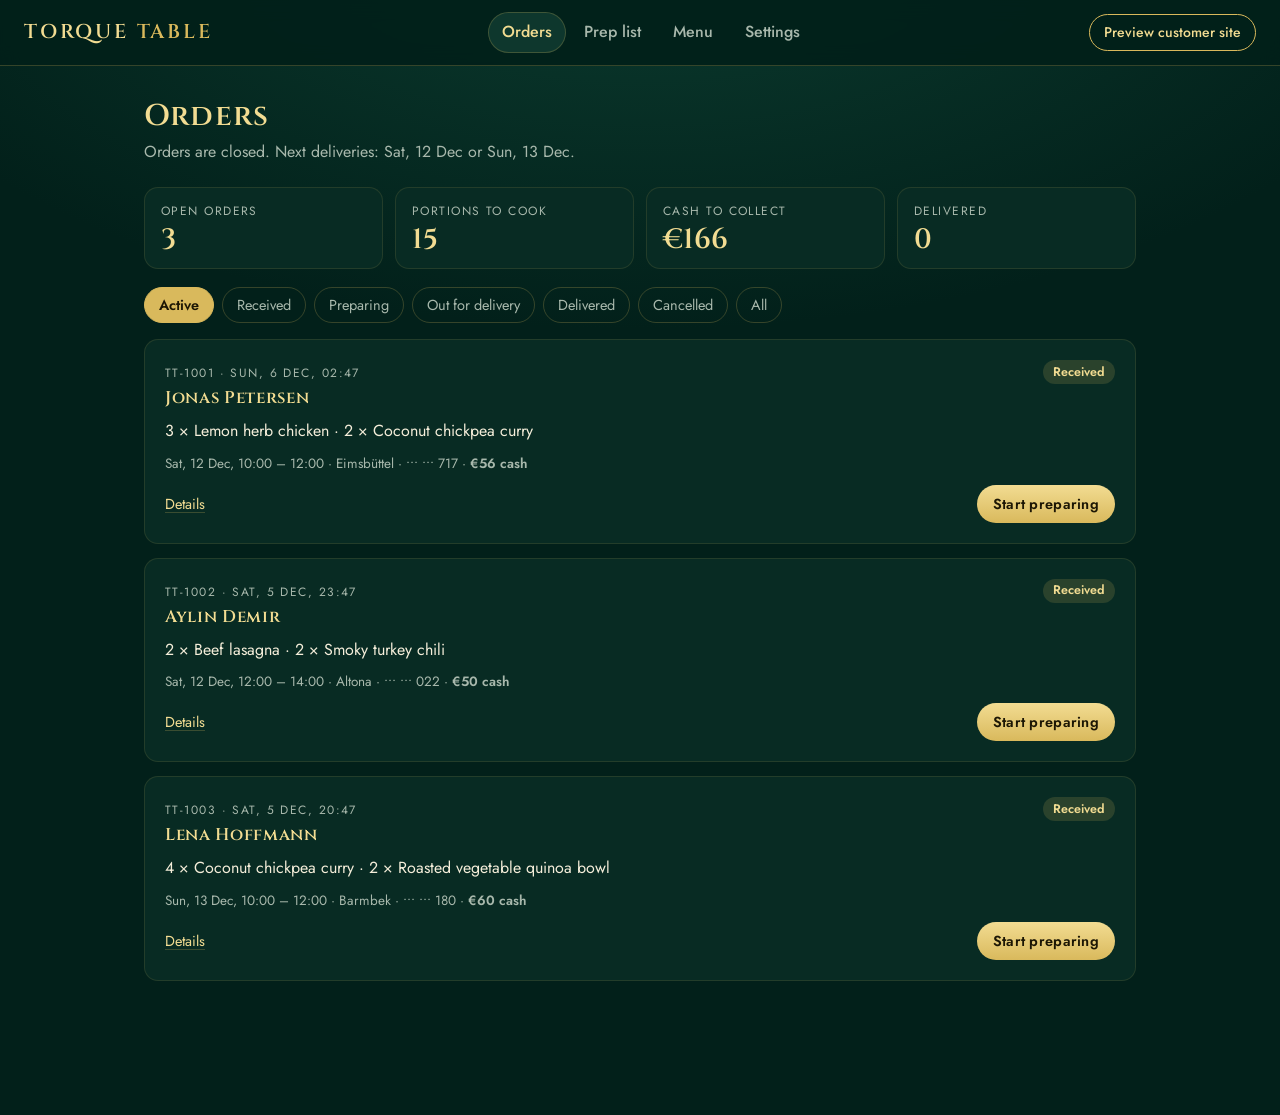
==== chef.html @ 15349969 "Torque Table: customer site and chef's desk Co-Authored-By: Claude Fable 5.2 <noreply@anthropic.com>" ====
<!doctype html>
<html lang="en">
<head>
  <meta charset="utf-8">
  <meta name="viewport" content="width=device-width, initial-scale=1, viewport-fit=cover">
  <meta name="theme-color" content="#02201a">
  <title>Torque Chef · Torque Table</title>
  <link rel="manifest" href="chef.webmanifest">
  <link rel="apple-touch-icon" href="img/icon-180.png">
  <link rel="icon" type="image/png" href="img/icon-192.png">
  <meta name="mobile-web-app-capable" content="yes">
  <meta name="apple-mobile-web-app-capable" content="yes">
  <meta name="apple-mobile-web-app-status-bar-style" content="black-translucent">
  <meta name="apple-mobile-web-app-title" content="Torque Chef">
  <link rel="stylesheet" href="css/styles.css">
</head>
<body>
  <header class="top">
    <a class="wordmark" href="#/chef" aria-label="Torque Chef orders">Torque <span>Table</span></a>
    <nav class="nav" id="nav" aria-label="Main"></nav>
    <div class="top-actions" id="actions"></div>
  </header>

  <main id="view" class="view" tabindex="-1"></main>

  <div id="cartbar" class="cartbar" hidden></div>
  <nav class="tabs" id="tabs" aria-label="Main"></nav>

  <div id="scrim" class="scrim" data-act="close-sheet"></div>
  <aside id="sheet" class="sheet" aria-label="Details" inert></aside>
  <div id="toast" class="toast" role="status" aria-live="polite"></div>

  <script>window.TT_CHEF = true;</script>
  <script src="js/data.js"></script>
  <script src="js/store.js"></script>
  <script src="js/app.js"></script>
</body>
</html>
---- css/styles.css ----
/* Torque Table — the logo's deep green and gold, Roman capitals for titles, a script for the tagline. */
@font-face { font-family: "Cinzel"; font-weight: 500; font-display: swap; src: url("../fonts/cinzel-latin-500-normal.woff2") format("woff2"); }
@font-face { font-family: "Cinzel"; font-weight: 600; font-display: swap; src: url("../fonts/cinzel-latin-600-normal.woff2") format("woff2"); }
@font-face { font-family: "Cinzel"; font-weight: 700; font-display: swap; src: url("../fonts/cinzel-latin-700-normal.woff2") format("woff2"); }
@font-face { font-family: "Tangerine"; font-weight: 700; font-display: swap; src: url("../fonts/tangerine-latin-700-normal.woff2") format("woff2"); }
@font-face { font-family: "Jost"; font-weight: 400; font-display: swap; src: url("../fonts/jost-latin-400-normal.woff2") format("woff2"); }
@font-face { font-family: "Jost"; font-weight: 500; font-display: swap; src: url("../fonts/jost-latin-500-normal.woff2") format("woff2"); }
@font-face { font-family: "Jost"; font-weight: 600; font-display: swap; src: url("../fonts/jost-latin-600-normal.woff2") format("woff2"); }

:root {
  --bg: #02201a;
  --surface: #082b23;
  --raised: #0e372d;
  --line: rgb(217 185 92 / .24);
  --line-soft: rgb(217 185 92 / .13);
  --ink: #f5eeda;
  --muted: #a8b8ac;
  --gold: #d9b95c;
  --gold-bright: #f2dc92;
  --gold-ink: #1c1604;
  --danger: #f0a092;
  --ok: #9ad9ae;
  --display: "Cinzel", "Trajan Pro", Georgia, serif;
  --script: "Tangerine", "Snell Roundhand", cursive;
  --body: "Jost", ui-sans-serif, system-ui, -apple-system, "Segoe UI", Roboto, sans-serif;
  --radius: 14px;
  --ease: cubic-bezier(.2, .8, .2, 1);
  --safe-top: var(--safe-area-inset-top, env(safe-area-inset-top, 0px));
  --safe-bottom: var(--safe-area-inset-bottom, env(safe-area-inset-bottom, 0px));
  color-scheme: dark;
}

* { box-sizing: border-box; }
html { -webkit-text-size-adjust: 100%; }
body {
  margin: 0; background: var(--bg); color: var(--ink); font: 16px/1.55 var(--body);
  background-image: radial-gradient(1200px 600px at 50% -10%, rgb(20 84 66 / .55), transparent 70%);
  background-attachment: fixed; -webkit-font-smoothing: antialiased;
}
h1, h2, h3, p, ul, ol, dl, dd { margin: 0; padding: 0; }
ul, ol { list-style: none; }
h1, h2, h3 { font-family: var(--display); font-weight: 600; letter-spacing: .04em; color: var(--gold-bright); text-wrap: balance; }
h1 { font-size: 30px; line-height: 1.2; }
h2 { font-size: 22px; line-height: 1.25; }
h3 { font-size: 17px; line-height: 1.3; }
a { color: inherit; text-decoration: none; }
button, input, select { font: inherit; color: inherit; }
button { background: none; border: 0; padding: 0; cursor: pointer; }
small { font-size: 12px; letter-spacing: .12em; text-transform: uppercase; color: var(--muted); }
:focus-visible { outline: 2px solid var(--gold-bright); outline-offset: 2px; border-radius: 6px; }
.center { text-align: center; }
.grow { flex: 1; }
.num { font-variant-numeric: tabular-nums; white-space: nowrap; }
.fine { font-size: 13.5px; color: var(--muted); }
.script { font: 700 40px/1 var(--script); color: var(--gold); margin: 26px 0 6px; }
.err { color: var(--danger); font-size: 14px; margin-top: 4px; }
.ok { color: var(--ok); font-size: 14px; margin-top: 4px; }
.empty { text-align: center; color: var(--muted); padding: 40px 0 16px; }

/* ---- header ---- */
.top {
  position: sticky; top: 0; z-index: 10; display: flex; align-items: center; gap: 24px;
  padding: calc(12px + var(--safe-top)) 24px 12px; background: rgb(2 32 26 / .92); backdrop-filter: blur(10px);
  border-bottom: 1px solid var(--line);
}
.wordmark { font: 600 20px/1 var(--display); letter-spacing: .14em; text-transform: uppercase; color: var(--gold-bright); white-space: nowrap; }
.wordmark span { color: var(--gold); }
.nav { display: flex; gap: 4px; margin: 0 auto; }
.nav a { padding: 8px 14px; border-radius: 99px; color: var(--muted); font-weight: 500; transition: color .15s, background-color .15s; }
.nav a:hover { color: var(--ink); }
.nav a.on { color: var(--gold-bright); background: var(--raised); box-shadow: inset 0 0 0 1px var(--line); }
.top-actions { display: flex; gap: 8px; }
.pill-link { padding: 7px 14px; border-radius: 99px; border: 1px solid var(--gold); color: var(--gold-bright); font-size: 14px; font-weight: 500; white-space: nowrap; }
.pill-link.ghost { border-color: var(--line); color: var(--muted); }

.view { max-width: 1040px; margin: 0 auto; padding: 32px 24px 120px; outline: 0; }
.page-head { margin-bottom: 22px; }
.page-head p { color: var(--muted); margin-top: 6px; max-width: 62ch; }
.page-head.center p { margin-inline: auto; }
.page-head.row { display: flex; align-items: flex-end; justify-content: space-between; gap: 16px; }
.page-head .script { margin: 0 0 4px; }

/* ---- buttons ---- */
.btn {
  display: inline-flex; align-items: center; justify-content: center; min-height: 46px; padding: 0 22px; border-radius: 99px;
  background: linear-gradient(180deg, var(--gold-bright), var(--gold)); color: var(--gold-ink); font-weight: 600; letter-spacing: .02em;
  transition: transform .15s var(--ease), filter .15s; white-space: nowrap;
}
.btn:hover { filter: brightness(1.06); }
.btn:active { transform: scale(.97); }
.btn.outline { background: none; color: var(--gold-bright); box-shadow: inset 0 0 0 1px var(--gold); }
.btn.small { min-height: 38px; padding: 0 16px; font-size: 14.5px; }
.btn.wide { width: 100%; }
.btn:disabled { opacity: .45; cursor: not-allowed; transform: none; filter: none; }
.link { color: var(--gold-bright); text-decoration: underline; text-underline-offset: 3px; text-decoration-color: var(--line); font-size: 14.5px; }
.link.danger { color: var(--danger); }

/* ---- surfaces ---- */
.card { background: var(--surface); border: 1px solid var(--line-soft); border-radius: var(--radius); padding: 20px; margin-bottom: 14px; }
.card > h3 { margin-bottom: 12px; }
.cards { display: grid; gap: 14px; }
.cards .card { margin: 0; }
.cards.two { grid-template-columns: 1fr 1fr; }
.cards.three { grid-template-columns: repeat(3, 1fr); }
.split { display: grid; grid-template-columns: 1fr 1fr; gap: 14px; align-items: start; }
.split .card { margin: 0; }
.notice { padding: 12px 16px; border-radius: 12px; background: rgb(154 217 174 / .09); border: 1px solid rgb(154 217 174 / .28); margin: 0 0 16px; font-size: 15px; }
.notice.closed { background: rgb(240 160 146 / .09); border-color: rgb(240 160 146 / .32); }
.notice b { color: var(--ink); }
.rule { display: flex; align-items: center; gap: 16px; margin: 30px 0 16px; color: var(--gold); font: 500 13px/1 var(--display); letter-spacing: .24em; text-transform: uppercase; }
.rule::before, .rule::after { content: ""; flex: 1; height: 1px; background: var(--line); }

.status { display: inline-flex; align-items: center; height: 24px; padding: 0 10px; border-radius: 99px; font-size: 12.5px; font-weight: 600; white-space: nowrap; background: var(--raised); color: var(--muted); }
.s-received { background: rgb(217 185 92 / .16); color: var(--gold-bright); }
.s-preparing { background: rgb(240 190 110 / .18); color: #f6cf8d; }
.s-out { background: rgb(140 190 240 / .16); color: #b5d6f5; }
.s-delivered { background: rgb(154 217 174 / .15); color: var(--ok); }
.s-cancelled { background: rgb(240 160 146 / .14); color: var(--danger); }

/* ---- home ---- */
.hero { text-align: center; padding: 4px 0 26px; }
.hero img { width: min(440px, 88%); height: auto; display: block; margin: 0 auto -6px; -webkit-mask-image: radial-gradient(farthest-corner, #000 72%, transparent 96%); mask-image: radial-gradient(farthest-corner, #000 72%, transparent 96%); }
.hero h1 { font-size: 32px; max-width: 20ch; margin: 0 auto; }
.lead { color: var(--muted); font-size: 17px; margin: 12px auto 0; max-width: 54ch; }
.hero-actions { display: flex; flex-wrap: wrap; gap: 10px; justify-content: center; margin-top: 22px; }
.meal-teaser { display: flex; flex-direction: column; gap: 4px; transition: border-color .2s, transform .2s var(--ease); }
.meal-teaser:hover { border-color: var(--line); transform: translateY(-2px); }
.meal-teaser p { color: var(--muted); font-size: 15px; flex: 1; }
.meal-teaser b { color: var(--gold-bright); font-size: 18px; margin-top: 6px; }
.steps { display: grid; grid-template-columns: repeat(4, 1fr); gap: 14px; counter-reset: s; margin-bottom: 14px; }
.steps li { counter-increment: s; background: var(--surface); border: 1px solid var(--line-soft); border-radius: var(--radius); padding: 18px; display: flex; flex-direction: column; gap: 6px; }
.steps li::before { content: counter(s); font: 600 26px/1 var(--display); color: var(--gold); }
.steps b { font-weight: 600; }
.steps span { color: var(--muted); font-size: 14.5px; }

/* ---- menu ---- */
.meal { display: flex; flex-direction: column; gap: 6px; }
.meal.sold { opacity: .62; }
.meal-top { display: flex; justify-content: space-between; align-items: center; min-height: 24px; }
.meal > p { color: var(--muted); }
.meal-foot { display: flex; align-items: center; gap: 14px; margin-top: 10px; min-height: 40px; }
.price { font: 600 22px/1 var(--display); color: var(--gold-bright); }
.stepper { display: inline-flex; align-items: center; gap: 2px; border-radius: 99px; box-shadow: inset 0 0 0 1px var(--gold); }
.stepper button { width: 40px; height: 38px; font-size: 20px; color: var(--gold-bright); border-radius: 99px; }
.stepper button:disabled { opacity: .35; cursor: not-allowed; }
.stepper b { min-width: 24px; text-align: center; font-variant-numeric: tabular-nums; }

/* ---- lists ---- */
.lines li { display: flex; align-items: center; gap: 12px; padding: 12px 0; border-top: 1px solid var(--line-soft); }
.lines li:first-child { border-top: 0; padding-top: 0; }
.lines li > div:first-child { flex: 1; min-width: 0; display: flex; flex-direction: column; }
.lines span { color: var(--muted); font-size: 14px; }
.lines.plain li { padding: 8px 0; }
.total { display: flex; justify-content: space-between; align-items: baseline; padding-top: 14px; margin-top: 4px; border-top: 1px solid var(--line); color: var(--muted); }
.total b { font: 600 24px/1 var(--display); color: var(--gold-bright); }
.total + .notice { margin: 14px 0 0; }
.facts { display: grid; grid-template-columns: 1fr 1fr; gap: 14px 18px; margin-top: 16px; }
.facts .wide { grid-column: 1 / -1; }
.facts dt { font-size: 12px; letter-spacing: .12em; text-transform: uppercase; color: var(--muted); margin-bottom: 2px; }
.feed li { display: flex; flex-direction: column; padding: 9px 0; border-top: 1px solid var(--line-soft); font-size: 15px; }
.feed b { font-weight: 500; }
.feed span { color: var(--muted); font-size: 13.5px; }
.area-list { margin-top: 14px; }
.area-list li { display: flex; justify-content: space-between; padding: 8px 0; border-top: 1px solid var(--line-soft); font-size: 15px; }
.area-list li span:last-child { color: var(--muted); }
.area-list .off { color: var(--muted); }

/* ---- map ---- */
.map-card { padding: 8px; }
.map { display: block; width: 100%; height: auto; }
.map .road { fill: none; stroke: rgb(245 238 218 / .09); stroke-width: 5; stroke-linecap: round; }
.map .ring { fill: rgb(217 185 92 / .08); stroke: var(--gold); stroke-width: 1.4; stroke-dasharray: 5 5; }
.map text { font: 500 12px var(--body); fill: var(--ink); }
.map .in circle { fill: var(--gold-bright); }
.map .out circle { fill: none; stroke: var(--muted); stroke-width: 1.4; }
.map .out text { fill: var(--muted); }
.map .chef-dot { fill: var(--gold); stroke: var(--bg); stroke-width: 3; }
.map .chef-label { font: 600 11px var(--display); letter-spacing: .14em; fill: var(--gold-bright); text-transform: uppercase; }

/* ---- forms ---- */
.form { display: flex; flex-direction: column; gap: 14px; }
.form > h3 { margin-bottom: 0; }
.field { display: flex; flex-direction: column; gap: 5px; min-width: 0; }
.field > span { font-size: 14px; color: var(--muted); }
.field i { font-style: normal; opacity: .7; }
input:not([type="radio"]):not([type="checkbox"]), select {
  width: 100%; height: 46px; padding: 0 14px; border-radius: 10px; background: var(--bg); border: 1px solid var(--line);
  transition: border-color .15s, box-shadow .15s;
}
input::placeholder { color: rgb(168 184 172 / .55); }
input:focus, select:focus { outline: 0; border-color: var(--gold); box-shadow: 0 0 0 3px rgb(217 185 92 / .2); }
.bad input, .bad select { border-color: var(--danger); }
.pair { display: grid; grid-template-columns: 1fr 1fr; gap: 12px; }
.radio { display: flex; gap: 12px; align-items: flex-start; padding: 14px; border-radius: 12px; border: 1px solid var(--line); background: var(--raised); }
.radio input { accent-color: var(--gold); margin-top: 5px; width: 16px; height: 16px; flex: none; }
.radio span { display: flex; flex-direction: column; }
.radio small { text-transform: none; letter-spacing: 0; font-size: 14px; }
.chips { display: flex; flex-wrap: wrap; gap: 8px; margin-bottom: 16px; }
.field .chips { margin: 0; }
.chip { height: 36px; padding: 0 14px; border-radius: 99px; border: 1px solid var(--line); color: var(--muted); font-size: 14.5px; transition: background-color .15s, color .15s; }
.chip.on { background: var(--gold); border-color: var(--gold); color: var(--gold-ink); font-weight: 600; }
.chip:disabled { opacity: .3; cursor: not-allowed; }

/* ---- orders ---- */
.order { display: flex; flex-direction: column; gap: 10px; }
.order-head { display: flex; justify-content: space-between; align-items: flex-start; gap: 12px; }
.order-head h3 { margin-top: 2px; overflow-wrap: anywhere; }
.order-actions { display: flex; align-items: center; flex-wrap: wrap; gap: 14px; }
.order .facts { margin-top: 4px; }
.track { display: grid; grid-template-columns: repeat(4, 1fr); gap: 6px; }
.track li { font-size: 12.5px; color: var(--muted); padding-top: 9px; border-top: 3px solid var(--raised); transition: border-color .4s, color .4s; }
.track li.done { border-color: var(--gold); color: var(--gold-bright); }
.tiles { display: grid; grid-template-columns: repeat(4, 1fr); gap: 12px; margin-bottom: 18px; }
.tile { background: var(--surface); border: 1px solid var(--line-soft); border-radius: var(--radius); padding: 14px 16px; display: flex; flex-direction: column; gap: 6px; }
.tile b { font: 600 28px/1 var(--display); color: var(--gold-bright); }

/* ---- cart bar, tabs, sheet, toast ---- */
.cartbar { position: fixed; left: 0; right: 0; bottom: calc(18px + var(--safe-bottom)); z-index: 12; display: flex; justify-content: center; padding: 0 16px; pointer-events: none; animation: rise .3s var(--ease); }
.cartbar a { pointer-events: auto; display: flex; justify-content: space-between; gap: 28px; width: min(520px, 100%); padding: 14px 22px; border-radius: 99px; background: linear-gradient(180deg, var(--gold-bright), var(--gold)); color: var(--gold-ink); font-weight: 500; box-shadow: 0 10px 30px rgb(0 0 0 / .45); }
.cartbar[hidden] { display: none; }
@keyframes rise { from { transform: translateY(20px); opacity: 0; } }
.tabs { display: none; }
.scrim { position: fixed; inset: 0; z-index: 20; background: rgb(0 0 0 / .55); opacity: 0; pointer-events: none; transition: opacity .25s; }
.scrim.on { opacity: 1; pointer-events: auto; }
.sheet {
  position: fixed; z-index: 21; top: 0; right: 0; bottom: 0; width: min(460px, 100%); background: var(--surface); border-left: 1px solid var(--line);
  transform: translateX(100%); visibility: hidden; transition: transform .3s var(--ease), visibility 0s .3s; overflow-y: auto; overscroll-behavior: contain;
}
.sheet.on { transform: none; visibility: visible; transition: transform .3s var(--ease); }
.sheet-head { position: sticky; top: 0; z-index: 1; display: flex; justify-content: space-between; align-items: flex-start; gap: 12px; padding: calc(20px + var(--safe-top)) 20px 14px 24px; background: var(--surface); border-bottom: 1px solid var(--line-soft); }
.sheet-body { padding: 20px 24px calc(40px + var(--safe-bottom)); display: flex; flex-direction: column; gap: 16px; }
.sheet-body .lead { margin: 0; }
.sheet-body .facts { margin: 0; }
.x { width: 40px; height: 40px; border-radius: 99px; font-size: 26px; line-height: 1; color: var(--muted); flex: none; }
.x:hover { background: var(--raised); color: var(--ink); }
.toast {
  position: fixed; left: 50%; bottom: calc(86px + var(--safe-bottom)); z-index: 30; max-width: calc(100% - 32px); padding: 12px 20px; border-radius: 12px;
  background: var(--ink); color: var(--bg); font-weight: 500; transform: translate(-50%, 20px); opacity: 0; pointer-events: none; transition: transform .25s var(--ease), opacity .25s;
}
.toast.on { transform: translate(-50%, 0); opacity: 1; }

@media (max-width: 860px) {
  .nav { display: none; }
  .top { padding-inline: 16px; justify-content: space-between; gap: 10px; }
  .wordmark { font-size: 16px; letter-spacing: .1em; }
  .pill-link { padding: 6px 11px; font-size: 13px; }
  .view { padding: 22px 16px calc(170px + var(--safe-bottom)); }
  .tabs { position: fixed; left: 0; right: 0; bottom: 0; z-index: 11; display: flex; padding: 6px 6px calc(6px + var(--safe-bottom)); background: rgb(4 36 29 / .97); border-top: 1px solid var(--line); }
  .tabs a { flex: 1; min-width: 0; display: flex; flex-direction: column; align-items: center; gap: 2px; padding: 6px 2px; border-radius: 12px; font-size: 11px; color: var(--muted); text-align: center; }
  .tabs a.on { color: var(--gold-bright); background: var(--raised); }
  .cartbar { bottom: calc(76px + var(--safe-bottom)); }
  .toast { bottom: calc(140px + var(--safe-bottom)); }
  .cards.two, .cards.three, .split, .steps { grid-template-columns: 1fr; }
  .tiles { grid-template-columns: 1fr 1fr; }
  h1 { font-size: 25px; }
  .hero h1 { font-size: 25px; }
  .sheet { top: auto; left: 0; width: 100%; max-height: 90dvh; border-left: 0; border-top: 1px solid var(--line); border-radius: 20px 20px 0 0; transform: translateY(100%); }
  .sheet-head { padding-top: 20px; }
}
@media (max-width: 420px) {
  .pair { grid-template-columns: 1fr; }
  .page-head.row { flex-direction: column; align-items: flex-start; }
  .track li { font-size: 11px; }
}
@media (prefers-reduced-motion: reduce) { * { transition: none !important; animation: none !important; } }
@media print {
  body { background: #fff; color: #000; }
  .top, .tabs, .cartbar, .no-print, .toast { display: none !important; }
  .card { border: 1px solid #999; background: #fff; break-inside: avoid; }
  h1, h2, h3, .total b { color: #000; }
  .fine, .page-head p, small { color: #333; }
  .view { padding: 0; }
}
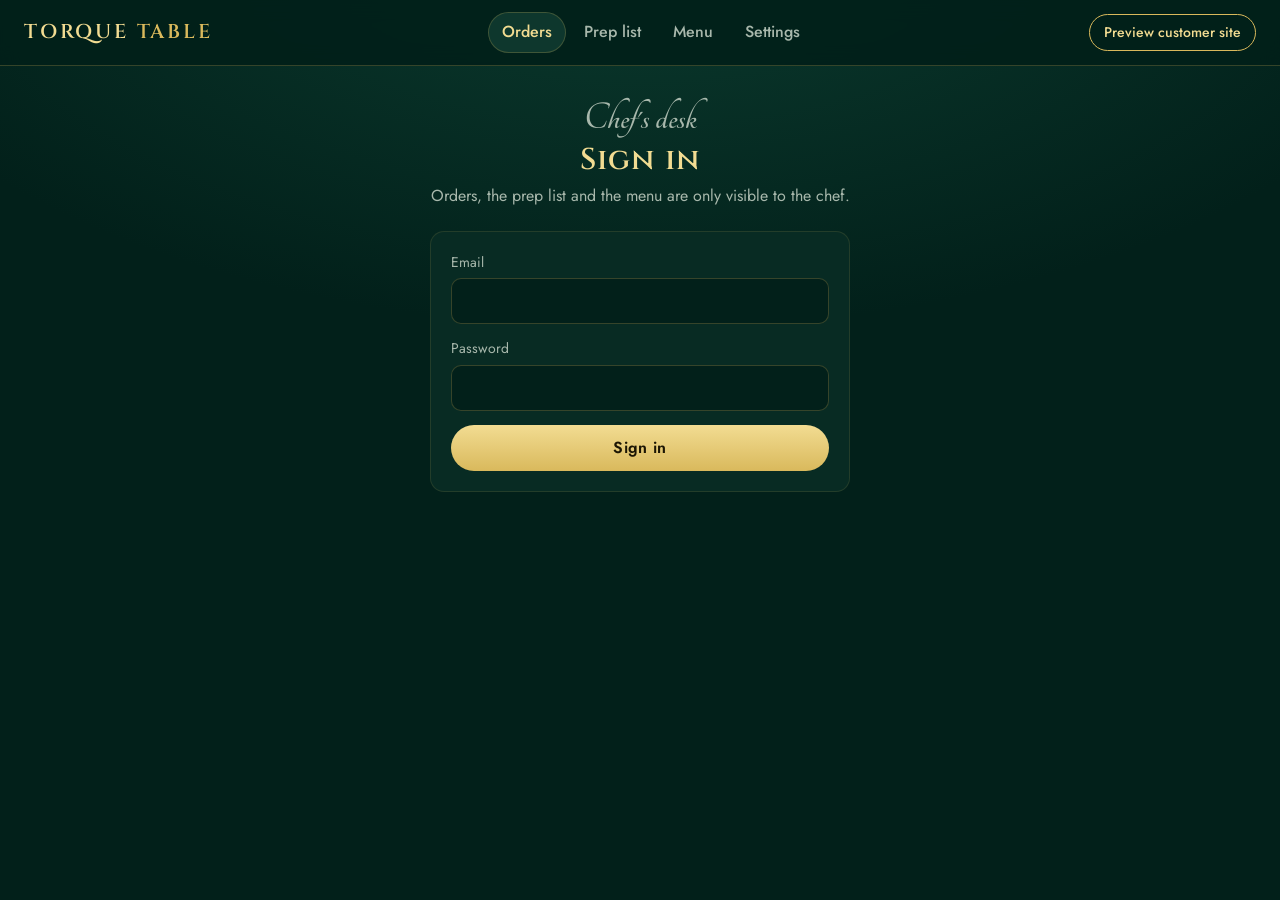
==== commit d10c430c: "Connect the site and chef's desk to the shared database Orders, menu and settings now live in Supaba" ====
--- a/chef.html
+++ b/chef.html
@@ -31,6 +31,8 @@
   <div id="toast" class="toast" role="status" aria-live="polite"></div>
 
   <script>window.TT_CHEF = true;</script>
+  <script src="js/vendor/supabase.js"></script>
+  <script src="js/config.js"></script>
   <script src="js/data.js"></script>
   <script src="js/store.js"></script>
   <script src="js/app.js"></script>
--- a/css/styles.css
+++ b/css/styles.css
@@ -271,3 +271,5 @@
   .fine, .page-head p, small { color: #333; }
   .view { padding: 0; }
 }
+
+.login { max-width: 420px; margin: 0 auto; }
